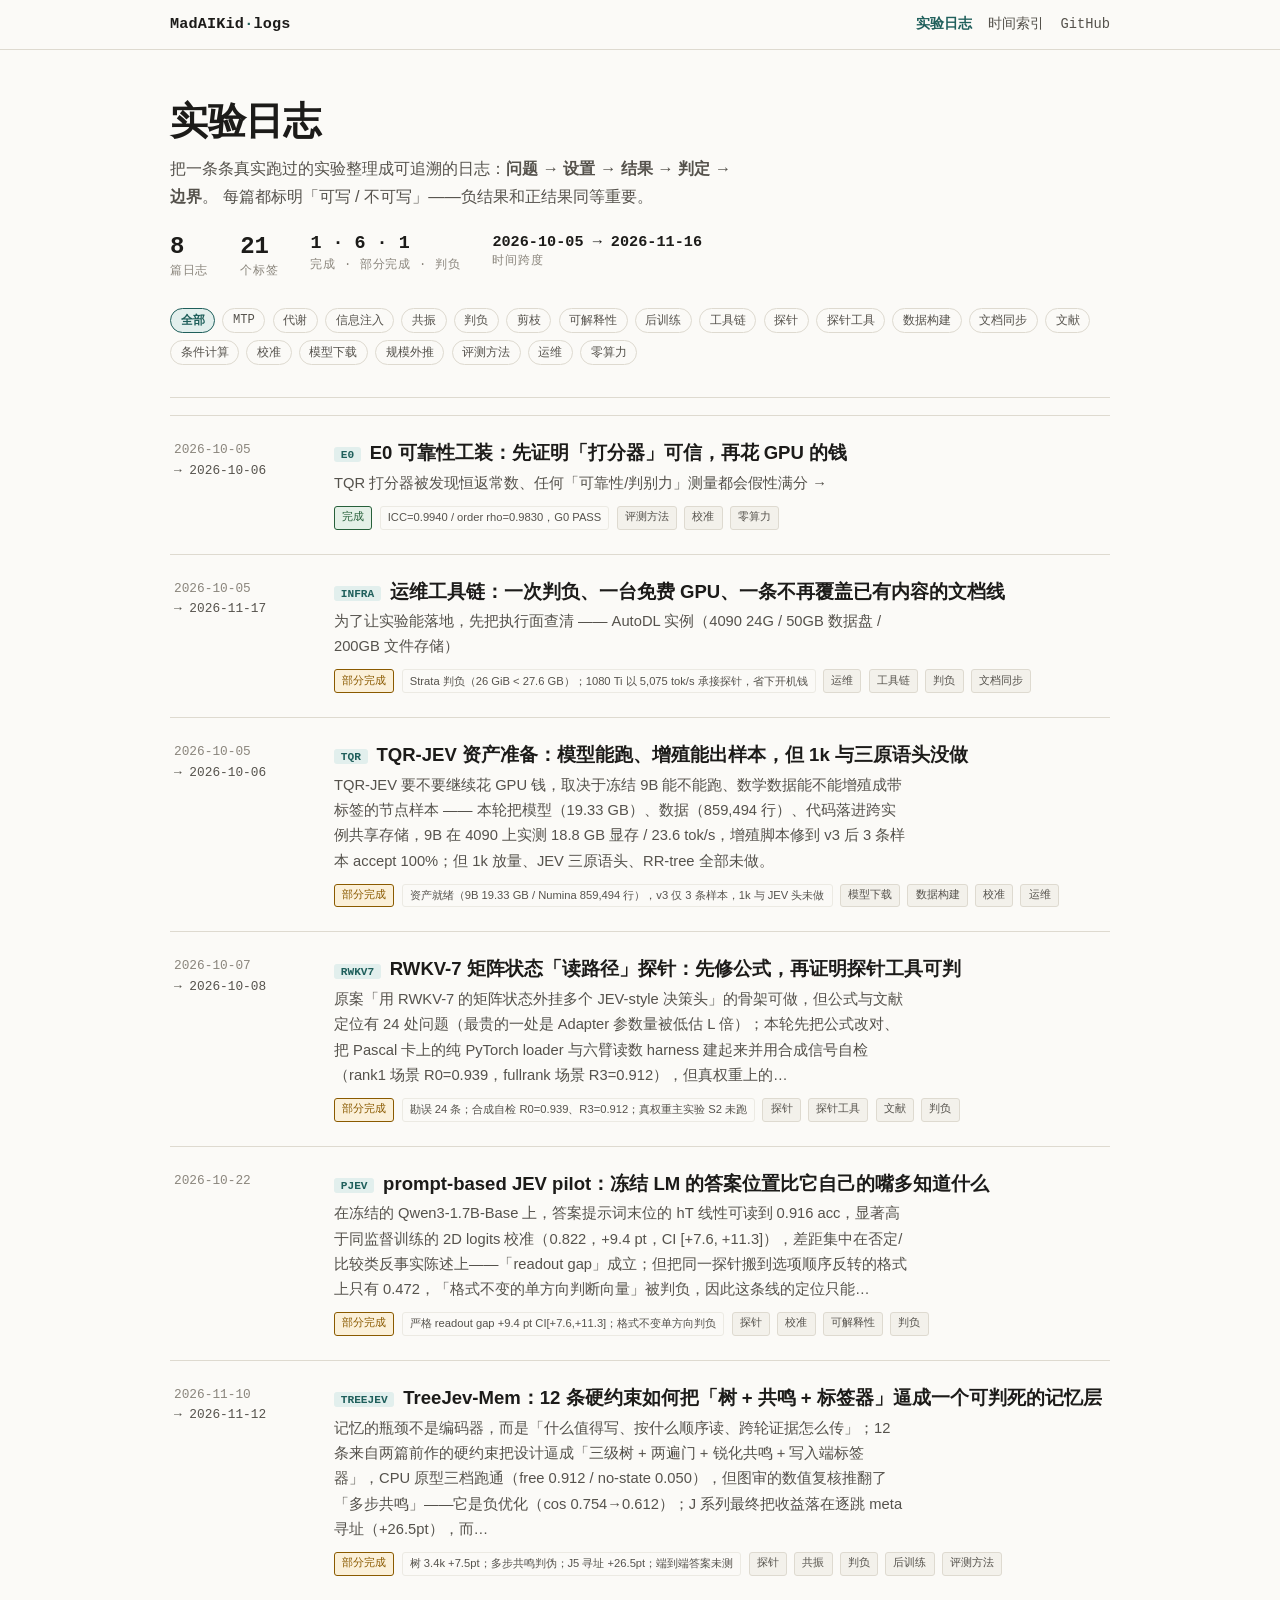
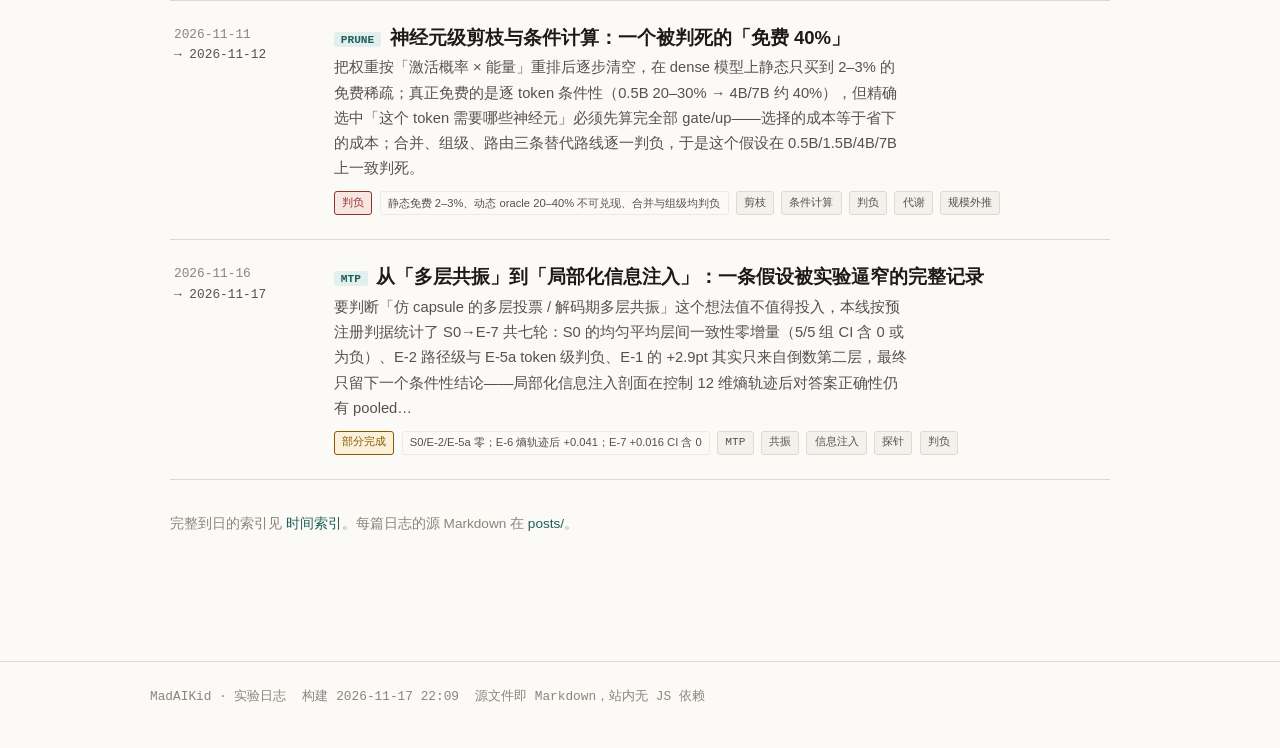
==== index.html @ 1d31ed9e "初始化实验日志博客：8 篇实验线日志 + 完整时间索引 把 2026-10-05 → 2026-11-17 的实验整理成可追溯的实验日志：  - posts/：8 篇主题日志，每篇含 问题/设置/结果" ====
<!DOCTYPE html>
<html lang="zh-CN">
<head>
<meta charset="utf-8">
<meta name="viewport" content="width=device-width, initial-scale=1">
<title>MadAIKid · 实验日志</title>
<meta name="description" content="MadAIKid 的实验日志：问题、设置、结果、判定与边界。">
<meta name="generator" content="blog/build.py">
<link rel="stylesheet" href="assets/style.css">
</head>
<body>
<header class="site-header"><div class="inner">
<a class="brand" href="index.html">MadAIKid<span class="dot">·</span>logs</a>
<nav class="site-nav">
<a href="index.html" class="active">实验日志</a>
<a href="timeline.html">时间索引</a>
<a href="https://github.com/MadAIKid/MadAIKid_logs">GitHub</a>
</nav>
</div></header>
<main class="wrap">
<section class="hero">
<h1>实验日志</h1>
<p class="lede">把一条条真实跑过的实验整理成可追溯的日志：<strong>问题 → 设置 → 结果 → 判定 → 边界</strong>。
每篇都标明「可写 / 不可写」——负结果和正结果同等重要。</p>
<div class="stats">
<div class="stat"><div class="num">8</div><div class="lbl">篇日志</div></div>
<div class="stat"><div class="num">21</div><div class="lbl">个标签</div></div>
<div class="stat"><div class="num" style="font-size:1.15rem">1 · 6 · 1</div><div class="lbl">完成 · 部分完成 · 判负</div></div>
<div class="stat"><div class="num" style="font-size:.95rem">2026-10-05 → 2026-11-16</div><div class="lbl">时间跨度</div></div>
</div>
<div class="filters" id="filters"><button class="chip" data-tag="*" aria-pressed="true">全部</button><button class="chip" data-tag="MTP" aria-pressed="false">MTP</button><button class="chip" data-tag="代谢" aria-pressed="false">代谢</button><button class="chip" data-tag="信息注入" aria-pressed="false">信息注入</button><button class="chip" data-tag="共振" aria-pressed="false">共振</button><button class="chip" data-tag="判负" aria-pressed="false">判负</button><button class="chip" data-tag="剪枝" aria-pressed="false">剪枝</button><button class="chip" data-tag="可解释性" aria-pressed="false">可解释性</button><button class="chip" data-tag="后训练" aria-pressed="false">后训练</button><button class="chip" data-tag="工具链" aria-pressed="false">工具链</button><button class="chip" data-tag="探针" aria-pressed="false">探针</button><button class="chip" data-tag="探针工具" aria-pressed="false">探针工具</button><button class="chip" data-tag="数据构建" aria-pressed="false">数据构建</button><button class="chip" data-tag="文档同步" aria-pressed="false">文档同步</button><button class="chip" data-tag="文献" aria-pressed="false">文献</button><button class="chip" data-tag="条件计算" aria-pressed="false">条件计算</button><button class="chip" data-tag="校准" aria-pressed="false">校准</button><button class="chip" data-tag="模型下载" aria-pressed="false">模型下载</button><button class="chip" data-tag="规模外推" aria-pressed="false">规模外推</button><button class="chip" data-tag="评测方法" aria-pressed="false">评测方法</button><button class="chip" data-tag="运维" aria-pressed="false">运维</button><button class="chip" data-tag="零算力" aria-pressed="false">零算力</button></div>
</section>

<section class="card-list" id="cards">
<article class="card" data-tags="评测方法 校准 零算力">
<div class="when"><span>2026-10-05</span><br><span class="yr">→ 2026-10-06</span></div>
<div class="body">
<h3><a href="logs/01-e0-reliability.html"><span class="id-tag">E0</span>E0 可靠性工装：先证明「打分器」可信，再花 GPU 的钱</a></h3>
<p class="teaser">TQR 打分器被发现恒返常数、任何「可靠性/判别力」测量都会假性满分 →</p>
<div class="meta-row"><span class="badge status-完成">完成</span><span class="badge verdict">ICC=0.9940 / order rho=0.9830，G0 PASS</span><span class="badge tag">评测方法</span><span class="badge tag">校准</span><span class="badge tag">零算力</span></div>
</div>
</article><article class="card" data-tags="运维 工具链 判负 文档同步">
<div class="when"><span>2026-10-05</span><br><span class="yr">→ 2026-11-17</span></div>
<div class="body">
<h3><a href="logs/02-infra-toolchain.html"><span class="id-tag">INFRA</span>运维工具链：一次判负、一台免费 GPU、一条不再覆盖已有内容的文档线</a></h3>
<p class="teaser">为了让实验能落地，先把执行面查清 —— AutoDL 实例（4090 24G / 50GB 数据盘 / 200GB 文件存储）</p>
<div class="meta-row"><span class="badge status-部分完成">部分完成</span><span class="badge verdict">Strata 判负（26 GiB &lt; 27.6 GB）；1080 Ti 以 5,075 tok/s 承接探针，省下开机钱</span><span class="badge tag">运维</span><span class="badge tag">工具链</span><span class="badge tag">判负</span><span class="badge tag">文档同步</span></div>
</div>
</article><article class="card" data-tags="模型下载 数据构建 校准 运维">
<div class="when"><span>2026-10-05</span><br><span class="yr">→ 2026-10-06</span></div>
<div class="body">
<h3><a href="logs/03-tqr-jev-assets.html"><span class="id-tag">TQR</span>TQR-JEV 资产准备：模型能跑、增殖能出样本，但 1k 与三原语头没做</a></h3>
<p class="teaser">TQR-JEV 要不要继续花 GPU 钱，取决于冻结 9B 能不能跑、数学数据能不能增殖成带标签的节点样本 —— 本轮把模型（19.33 GB）、数据（859,494 行）、代码落进跨实例共享存储，9B 在 4090 上实测 18.8 GB 显存 / 23.6 tok/s，增殖脚本修到 v3 后 3 条样本 accept 100%；但 1k 放量、JEV 三原语头、RR-tree 全部未做。</p>
<div class="meta-row"><span class="badge status-部分完成">部分完成</span><span class="badge verdict">资产就绪（9B 19.33 GB / Numina 859,494 行），v3 仅 3 条样本，1k 与 JEV 头未做</span><span class="badge tag">模型下载</span><span class="badge tag">数据构建</span><span class="badge tag">校准</span><span class="badge tag">运维</span></div>
</div>
</article><article class="card" data-tags="探针 探针工具 文献 判负">
<div class="when"><span>2026-10-07</span><br><span class="yr">→ 2026-10-08</span></div>
<div class="body">
<h3><a href="logs/04-rwkv7-state-probe.html"><span class="id-tag">RWKV7</span>RWKV-7 矩阵状态「读路径」探针：先修公式，再证明探针工具可判</a></h3>
<p class="teaser">原案「用 RWKV-7 的矩阵状态外挂多个 JEV-style 决策头」的骨架可做，但公式与文献定位有 24 处问题（最贵的一处是 Adapter 参数量被低估 L 倍）；本轮先把公式改对、把 Pascal 卡上的纯 PyTorch loader 与六臂读数 harness 建起来并用合成信号自检（rank1 场景 R0=0.939，fullrank 场景 R3=0.912），但真权重上的…</p>
<div class="meta-row"><span class="badge status-部分完成">部分完成</span><span class="badge verdict">勘误 24 条；合成自检 R0=0.939、R3=0.912；真权重主实验 S2 未跑</span><span class="badge tag">探针</span><span class="badge tag">探针工具</span><span class="badge tag">文献</span><span class="badge tag">判负</span></div>
</div>
</article><article class="card" data-tags="探针 校准 可解释性 判负">
<div class="when"><span>2026-10-22</span></div>
<div class="body">
<h3><a href="logs/05-prompt-jev.html"><span class="id-tag">PJEV</span>prompt-based JEV pilot：冻结 LM 的答案位置比它自己的嘴多知道什么</a></h3>
<p class="teaser">在冻结的 Qwen3-1.7B-Base 上，答案提示词末位的 hT 线性可读到 0.916 acc，显著高于同监督训练的 2D logits 校准（0.822，+9.4 pt，CI [+7.6, +11.3]），差距集中在否定/比较类反事实陈述上——「readout gap」成立；但把同一探针搬到选项顺序反转的格式上只有 0.472，「格式不变的单方向判断向量」被判负，因此这条线的定位只能…</p>
<div class="meta-row"><span class="badge status-部分完成">部分完成</span><span class="badge verdict">严格 readout gap +9.4 pt CI[+7.6,+11.3]；格式不变单方向判负</span><span class="badge tag">探针</span><span class="badge tag">校准</span><span class="badge tag">可解释性</span><span class="badge tag">判负</span></div>
</div>
</article><article class="card" data-tags="探针 共振 判负 后训练 评测方法">
<div class="when"><span>2026-11-10</span><br><span class="yr">→ 2026-11-12</span></div>
<div class="body">
<h3><a href="logs/06-treejev-mem.html"><span class="id-tag">TREEJEV</span>TreeJev-Mem：12 条硬约束如何把「树 + 共鸣 + 标签器」逼成一个可判死的记忆层</a></h3>
<p class="teaser">记忆的瓶颈不是编码器，而是「什么值得写、按什么顺序读、跨轮证据怎么传」；12 条来自两篇前作的硬约束把设计逼成「三级树 + 两遍门 + 锐化共鸣 + 写入端标签器」，CPU 原型三档跑通（free 0.912 / no-state 0.050），但图审的数值复核推翻了「多步共鸣」——它是负优化（cos 0.754→0.612）；J 系列最终把收益落在逐跳 meta 寻址（+26.5pt），而…</p>
<div class="meta-row"><span class="badge status-部分完成">部分完成</span><span class="badge verdict">树 3.4k +7.5pt；多步共鸣判伪；J5 寻址 +26.5pt；端到端答案未测</span><span class="badge tag">探针</span><span class="badge tag">共振</span><span class="badge tag">判负</span><span class="badge tag">后训练</span><span class="badge tag">评测方法</span></div>
</div>
</article><article class="card" data-tags="剪枝 条件计算 判负 代谢 规模外推">
<div class="when"><span>2026-11-11</span><br><span class="yr">→ 2026-11-12</span></div>
<div class="body">
<h3><a href="logs/07-neuron-pruning.html"><span class="id-tag">PRUNE</span>神经元级剪枝与条件计算：一个被判死的「免费 40%」</a></h3>
<p class="teaser">把权重按「激活概率 × 能量」重排后逐步清空，在 dense 模型上静态只买到 2–3% 的免费稀疏；真正免费的是逐 token 条件性（0.5B 20–30% → 4B/7B 约 40%），但精确选中「这个 token 需要哪些神经元」必须先算完全部 gate/up——选择的成本等于省下的成本；合并、组级、路由三条替代路线逐一判负，于是这个假设在 0.5B/1.5B/4B/7B 上一致判死。</p>
<div class="meta-row"><span class="badge status-判负">判负</span><span class="badge verdict">静态免费 2–3%、动态 oracle 20–40% 不可兑现、合并与组级均判负</span><span class="badge tag">剪枝</span><span class="badge tag">条件计算</span><span class="badge tag">判负</span><span class="badge tag">代谢</span><span class="badge tag">规模外推</span></div>
</div>
</article><article class="card" data-tags="MTP 共振 信息注入 探针 判负">
<div class="when"><span>2026-11-16</span><br><span class="yr">→ 2026-11-17</span></div>
<div class="body">
<h3><a href="logs/08-mtp-resonance.html"><span class="id-tag">MTP</span>从「多层共振」到「局部化信息注入」：一条假设被实验逼窄的完整记录</a></h3>
<p class="teaser">要判断「仿 capsule 的多层投票 / 解码期多层共振」这个想法值不值得投入，本线按预注册判据统计了 S0→E-7 共七轮：S0 的均匀平均层间一致性零增量（5/5 组 CI 含 0 或为负）、E-2 路径级与 E-5a token 级判负、E-1 的 +2.9pt 其实只来自倒数第二层，最终只留下一个条件性结论——局部化信息注入剖面在控制 12 维熵轨迹后对答案正确性仍有 pooled…</p>
<div class="meta-row"><span class="badge status-部分完成">部分完成</span><span class="badge verdict">S0/E-2/E-5a 零；E-6 熵轨迹后 +0.041；E-7 +0.016 CI 含 0</span><span class="badge tag">MTP</span><span class="badge tag">共振</span><span class="badge tag">信息注入</span><span class="badge tag">探针</span><span class="badge tag">判负</span></div>
</div>
</article>
</section>

<p style="margin-top:2rem;font-size:.85rem;color:var(--fg-mute)">
完整到日的索引见 <a href="timeline.html">时间索引</a>。每篇日志的源 Markdown 在
<a href="https://github.com/MadAIKid/MadAIKid_logs/tree/main/posts">posts/</a>。
</p>

<script>
(function () {
  var chips = document.querySelectorAll('#filters .chip');
  var cards = document.querySelectorAll('#cards .card');
  chips.forEach(function (c) {
    c.addEventListener('click', function () {
      chips.forEach(function (x) { x.setAttribute('aria-pressed', 'false'); });
      c.setAttribute('aria-pressed', 'true');
      var tag = c.dataset.tag;
      cards.forEach(function (card) {
        var tags = (card.dataset.tags || '').split(' ');
        card.style.display = (tag === '*' || tags.indexOf(tag) >= 0) ? '' : 'none';
      });
    });
  });
})();
</script>
</main>
<footer class="site-footer"><div class="inner">
<span>MadAIKid · 实验日志</span>
<span>构建 2026-11-17 22:09</span>
<span>源文件即 Markdown，站内无 JS 依赖</span>
</div></footer>
</body>
</html>
---- assets/style.css ----
/* ============================================================
   MadAIKid · 实验日志 —— 零依赖样式表
   设计目标：像实验记录本，而不是营销页。信息密度优先。
   ============================================================ */

:root {
  --bg: #fbfaf7;
  --bg-soft: #f3f1eb;
  --bg-card: #ffffff;
  --fg: #1c1b19;
  --fg-soft: #55524c;
  --fg-mute: #8a857c;
  --line: #dedad0;
  --line-soft: #eceae3;
  --accent: #1f5f5b;
  --accent-soft: #e2efed;
  --warn: #8a5a00;
  --warn-soft: #fbf0d9;
  --bad: #92322a;
  --bad-soft: #f8e6e3;
  --ok: #27603a;
  --ok-soft: #e4f0e7;
  --mono: ui-monospace, SFMono-Regular, "SF Mono", Menlo, Consolas, "Liberation Mono", monospace;
  --sans: -apple-system, BlinkMacSystemFont, "Segoe UI", "PingFang SC", "Hiragino Sans GB",
    "Microsoft YaHei", "Noto Sans CJK SC", sans-serif;
  --serif: Georgia, "Songti SC", "Noto Serif CJK SC", serif;
  --maxw: 980px;
  --radius: 4px;
}

@media (prefers-color-scheme: dark) {
  :root {
    --bg: #16151a;
    --bg-soft: #1e1d23;
    --bg-card: #201f26;
    --fg: #e8e5df;
    --fg-soft: #b8b3aa;
    --fg-mute: #857f75;
    --line: #38353d;
    --line-soft: #2b2830;
    --accent: #6fbdb4;
    --accent-soft: #1d3230;
    --warn: #e2b464;
    --warn-soft: #332a17;
    --bad: #e08f86;
    --bad-soft: #35211f;
    --ok: #86c79a;
    --ok-soft: #1c2f22;
  }
}

* { box-sizing: border-box; }

html { scroll-behavior: smooth; }

body {
  margin: 0;
  background: var(--bg);
  color: var(--fg);
  font-family: var(--sans);
  font-size: 16px;
  line-height: 1.72;
  -webkit-font-smoothing: antialiased;
  text-rendering: optimizeLegibility;
}

a { color: var(--accent); text-decoration: none; }
a:hover { text-decoration: underline; text-underline-offset: 3px; }

/* ---------- 页头 / 页脚 ---------- */

.site-header {
  border-bottom: 1px solid var(--line);
  background: var(--bg);
  position: sticky;
  top: 0;
  z-index: 20;
  backdrop-filter: blur(6px);
}
.site-header .inner {
  max-width: var(--maxw);
  margin: 0 auto;
  padding: 0.7rem 1.25rem;
  display: flex;
  align-items: baseline;
  gap: 1.1rem;
  flex-wrap: wrap;
}
.brand {
  font-family: var(--mono);
  font-size: 0.95rem;
  font-weight: 600;
  color: var(--fg);
  letter-spacing: 0.01em;
}
.brand .dot { color: var(--accent); }
.site-nav { margin-left: auto; display: flex; gap: 1rem; font-size: 0.86rem; font-family: var(--mono); }
.site-nav a { color: var(--fg-soft); }
.site-nav a.active { color: var(--accent); font-weight: 600; }

.wrap { max-width: var(--maxw); margin: 0 auto; padding: 2rem 1.25rem 4rem; }

.site-footer {
  border-top: 1px solid var(--line);
  margin-top: 3rem;
  padding: 1.5rem 1.25rem 2.5rem;
  font-size: 0.8rem;
  color: var(--fg-mute);
  font-family: var(--mono);
}
.site-footer .inner { max-width: var(--maxw); margin: 0 auto; display: flex; gap: 1rem; flex-wrap: wrap; }

/* ---------- 首页 hero ---------- */

.hero { padding: 1rem 0 2rem; border-bottom: 1px solid var(--line); }
.hero h1 {
  font-size: clamp(1.6rem, 3.6vw, 2.35rem);
  line-height: 1.25;
  margin: 0 0 0.6rem;
  letter-spacing: -0.01em;
}
.hero .lede { color: var(--fg-soft); max-width: 62ch; margin: 0 0 1.2rem; font-size: 1.02rem; }
.hero .lede code { font-size: 0.9em; }

.stats { display: flex; gap: 2rem; flex-wrap: wrap; margin-top: 1.4rem; }
.stat .num { font-family: var(--mono); font-size: 1.5rem; font-weight: 600; color: var(--fg); line-height: 1.2; }
.stat .lbl { font-size: 0.76rem; color: var(--fg-mute); font-family: var(--mono); text-transform: uppercase; letter-spacing: 0.06em; }

/* ---------- 筛选 ---------- */

.filters { display: flex; gap: 0.45rem; flex-wrap: wrap; margin: 1.6rem 0 0; }
.filters .chip {
  font-family: var(--mono);
  font-size: 0.76rem;
  padding: 0.18rem 0.6rem;
  border: 1px solid var(--line);
  border-radius: 999px;
  background: transparent;
  color: var(--fg-soft);
  cursor: pointer;
  transition: background 0.12s, border-color 0.12s, color 0.12s;
}
.filters .chip:hover { border-color: var(--accent); color: var(--accent); }
.filters .chip[aria-pressed="true"] { background: var(--accent-soft); border-color: var(--accent); color: var(--accent); font-weight: 600; }

/* ---------- 日志卡片 ---------- */

.card-list { display: grid; gap: 0; margin-top: 1.1rem; border-top: 1px solid var(--line); }
.card {
  display: grid;
  grid-template-columns: 8.5rem 1fr;
  gap: 1.5rem;
  padding: 1.5rem 0.25rem;
  border-bottom: 1px solid var(--line);
}
.card:hover { background: var(--bg-soft); }
.card .when { font-family: var(--mono); font-size: 0.8rem; color: var(--fg-mute); line-height: 1.6; }
.card .when .yr { color: var(--fg-soft); }
.card .body h3 { margin: 0 0 0.35rem; font-size: 1.16rem; line-height: 1.35; }
.card .body h3 a { color: var(--fg); }
.card .body h3 a:hover { color: var(--accent); text-decoration: none; }
.card .id-tag {
  font-family: var(--mono);
  font-size: 0.7rem;
  color: var(--accent);
  background: var(--accent-soft);
  padding: 0.1rem 0.42rem;
  border-radius: 3px;
  margin-right: 0.55rem;
  vertical-align: 0.12em;
}
.card .teaser { color: var(--fg-soft); font-size: 0.92rem; margin: 0.2rem 0 0.6rem; max-width: 70ch; }
.card .meta-row { display: flex; gap: 0.45rem; flex-wrap: wrap; align-items: center; }

/* ---------- 徽章 ---------- */

.badge {
  font-family: var(--mono);
  font-size: 0.7rem;
  padding: 0.08rem 0.45rem;
  border-radius: 3px;
  border: 1px solid transparent;
  white-space: nowrap;
}
.badge.status-完成 { color: var(--ok); background: var(--ok-soft); border-color: var(--ok); }
.badge.status-部分完成 { color: var(--warn); background: var(--warn-soft); border-color: var(--warn); }
.badge.status-判负 { color: var(--bad); background: var(--bad-soft); border-color: var(--bad); }
.badge.status-中止 { color: var(--fg-mute); background: var(--bg-soft); border-color: var(--line); }
.badge.status-进行中 { color: var(--accent); background: var(--accent-soft); border-color: var(--accent); }
.badge.tag { color: var(--fg-soft); background: var(--bg-soft); border-color: var(--line); }
.badge.verdict { color: var(--fg-soft); background: transparent; border-color: var(--line-soft); font-family: var(--sans); }

/* ---------- 文章页 ---------- */

.article-head { border-bottom: 1px solid var(--line); padding-bottom: 1.5rem; margin-bottom: 2rem; }
.crumb { font-family: var(--mono); font-size: 0.78rem; color: var(--fg-mute); margin-bottom: 1rem; }
.crumb a { color: var(--fg-mute); }
.crumb a:hover { color: var(--accent); }
.article-head h1 { font-size: clamp(1.45rem, 3vw, 2rem); line-height: 1.3; margin: 0 0 0.4rem; letter-spacing: -0.01em; }
.article-head .subtitle { color: var(--fg-soft); font-size: 1rem; margin: 0 0 1rem; }

.spec { display: grid; grid-template-columns: repeat(auto-fit, minmax(15rem, 1fr)); gap: 0; border-top: 1px solid var(--line-soft); margin-top: 1rem; }
.spec .item { padding: 0.7rem 0 0.7rem; border-bottom: 1px solid var(--line-soft); display: flex; gap: 0.6rem; align-items: baseline; }
.spec .item:last-child { border-bottom: none; }
.spec dt { font-family: var(--mono); font-size: 0.72rem; color: var(--fg-mute); text-transform: uppercase; letter-spacing: 0.05em; min-width: 6.2rem; margin: 0; }
.spec dd { margin: 0; font-size: 0.88rem; color: var(--fg-soft); }

.prose { max-width: 78ch; }

/* ---------- 正文排版 ---------- */

.prose h1 { font-size: 1.5rem; margin: 2rem 0 1rem; }
.prose h2 {
  font-size: 1.24rem;
  margin: 2.6rem 0 0.9rem;
  padding-bottom: 0.35rem;
  border-bottom: 1px solid var(--line-soft);
  letter-spacing: -0.005em;
}
.prose h3 { font-size: 1.06rem; margin: 1.9rem 0 0.6rem; color: var(--fg); }
.prose h4 { font-size: 0.95rem; margin: 1.4rem 0 0.5rem; color: var(--fg-soft); }
.prose p { margin: 0 0 1rem; }
.prose ul, .prose ol { margin: 0 0 1.1rem; padding-left: 1.4rem; }
.prose li { margin: 0.25rem 0; }
.prose li > ul, .prose li > ol { margin: 0.3rem 0; }
.prose hr { border: none; border-top: 1px solid var(--line); margin: 2.2rem 0; }

.prose blockquote {
  margin: 1.2rem 0;
  padding: 0.85rem 1.1rem;
  border-left: 3px solid var(--accent);
  background: var(--bg-soft);
  color: var(--fg-soft);
  border-radius: 0 var(--radius) var(--radius) 0;
}
.prose blockquote p:last-child { margin-bottom: 0; }

.prose code {
  font-family: var(--mono);
  font-size: 0.845em;
  background: var(--bg-soft);
  border: 1px solid var(--line-soft);
  padding: 0.08em 0.32em;
  border-radius: 3px;
  word-break: break-word;
}
.prose pre {
  background: var(--bg-soft);
  border: 1px solid var(--line);
  border-radius: var(--radius);
  padding: 0.95rem 1.1rem;
  overflow-x: auto;
  font-size: 0.82rem;
  line-height: 1.62;
  margin: 1.2rem 0;
}
.prose pre code { background: none; border: none; padding: 0; font-size: inherit; }

.prose table {
  border-collapse: collapse;
  width: 100%;
  margin: 1.4rem 0;
  font-size: 0.855rem;
  display: block;
  overflow-x: auto;
  white-space: nowrap;
}
.prose table th, .prose table td {
  border: 1px solid var(--line);
  padding: 0.45rem 0.7rem;
  text-align: left;
  vertical-align: top;
}
.prose table th { background: var(--bg-soft); font-weight: 600; font-size: 0.8rem; }
.prose table tbody tr:nth-child(even) { background: color-mix(in srgb, var(--bg-soft) 45%, transparent); }
.prose table code { font-size: 0.92em; }

.prose img { max-width: 100%; height: auto; border: 1px solid var(--line); border-radius: var(--radius); }
.prose math { font-size: 1.02em; }

/* ---------- 时间索引 ---------- */

.timeline-table { width: 100%; border-collapse: collapse; font-size: 0.875rem; margin-top: 1.5rem; }
.timeline-table thead th {
  position: sticky;
  top: 3.1rem;
  background: var(--bg);
  text-align: left;
  font-family: var(--mono);
  font-size: 0.74rem;
  text-transform: uppercase;
  letter-spacing: 0.06em;
  color: var(--fg-mute);
  border-bottom: 1px solid var(--line);
  padding: 0.55rem 0.7rem;
  z-index: 10;
}
.timeline-table td { border-bottom: 1px solid var(--line-soft); padding: 0.62rem 0.7rem; vertical-align: top; }
.timeline-table tbody tr:hover { background: var(--bg-soft); }
.timeline-table .col-date { font-family: var(--mono); white-space: nowrap; font-size: 0.8rem; color: var(--fg-soft); }
.timeline-table .col-what { font-weight: 550; }
.timeline-table .col-result { color: var(--fg-soft); }
.timeline-table .col-line { font-family: var(--mono); font-size: 0.76rem; white-space: nowrap; }
.timeline-table tr.month-sep td {
  border-bottom: 1px solid var(--line);
  border-top: 1px solid var(--line);
  background: var(--bg-soft);
  font-family: var(--mono);
  font-size: 0.78rem;
  font-weight: 600;
  color: var(--accent);
  letter-spacing: 0.05em;
  padding: 0.4rem 0.7rem;
}

/* ---------- 文章底部导航 ---------- */

.post-nav { display: flex; justify-content: space-between; gap: 1rem; margin-top: 3rem; padding-top: 1.4rem; border-top: 1px solid var(--line); font-size: 0.88rem; }
.post-nav a { max-width: 46%; }
.post-nav .dir { display: block; font-family: var(--mono); font-size: 0.72rem; color: var(--fg-mute); text-transform: uppercase; letter-spacing: 0.06em; }
.post-nav .next { text-align: right; margin-left: auto; }

/* ---------- 小屏 ---------- */

@media (max-width: 680px) {
  body { font-size: 15px; }
  .wrap { padding: 1.5rem 1rem 3rem; }
  .card { grid-template-columns: 1fr; gap: 0.5rem; padding: 1.2rem 0; }
  .card .when { display: flex; gap: 0.6rem; }
  .timeline-table thead { display: none; }
  .timeline-table td { display: block; border-bottom: none; padding: 0.15rem 0.7rem; }
  .timeline-table tbody tr { display: block; border-bottom: 1px solid var(--line-soft); padding: 0.6rem 0; }
  .timeline-table .col-date { padding-top: 0.6rem; }
  .spec dt { min-width: 5rem; }
  .post-nav { flex-direction: column; }
  .post-nav .next { text-align: left; margin-left: 0; }
}

@media print {
  .site-header, .site-nav, .post-nav, .filters { display: none; }
  body { background: #fff; color: #000; }
  .prose table { display: table; white-space: normal; }
}
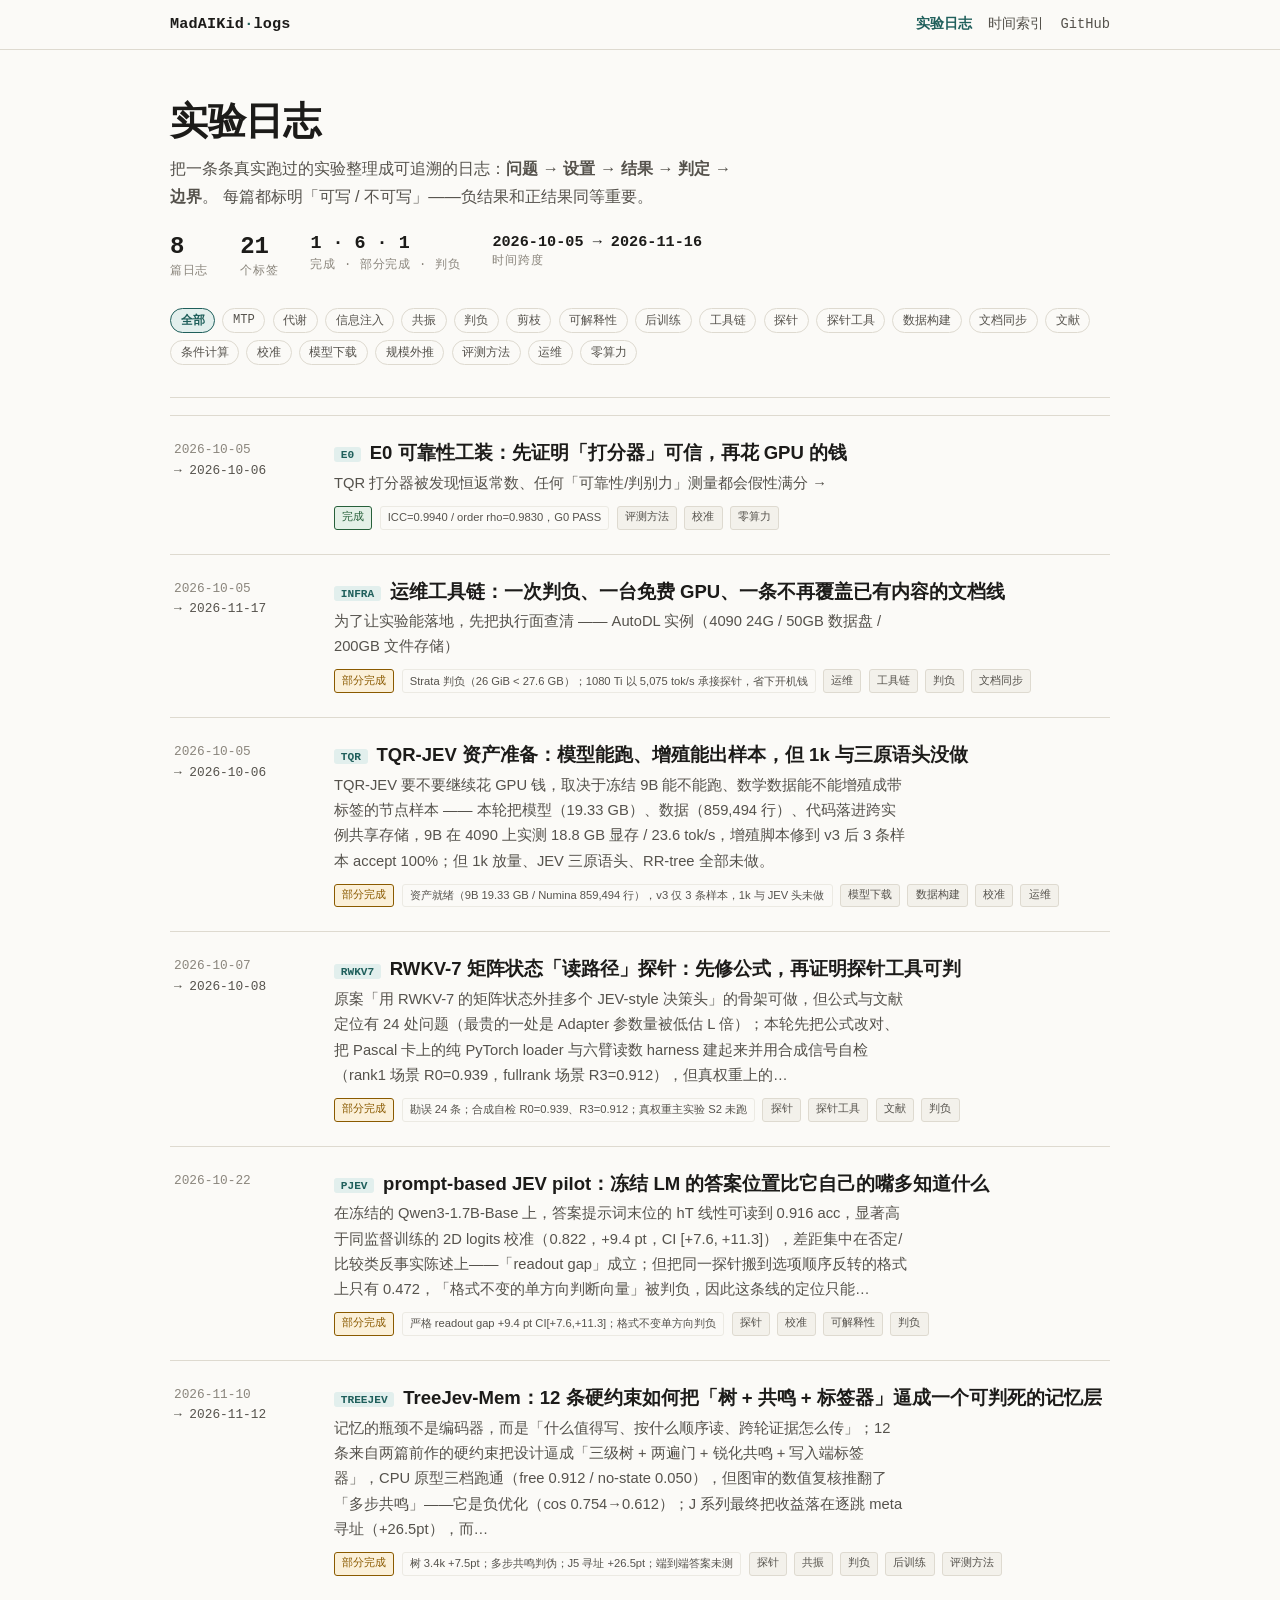
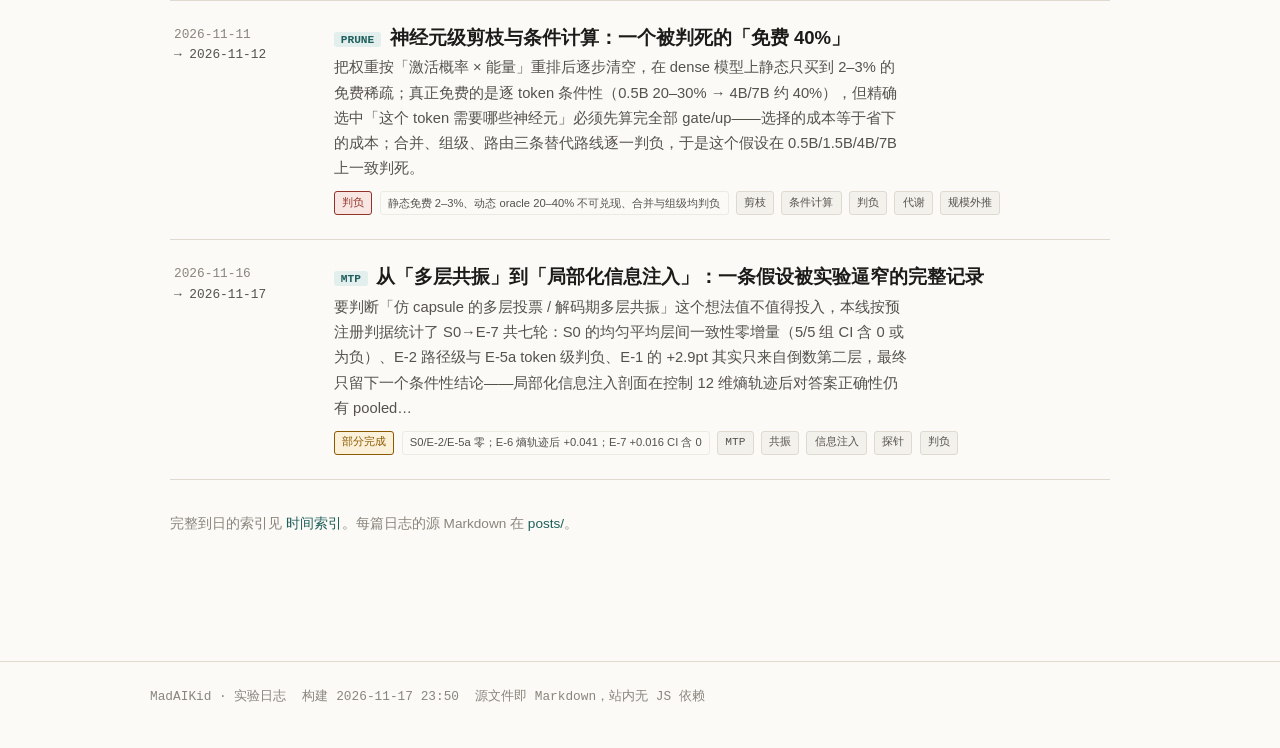
==== commit 6e130ab1: "README：补充 GitHub Pages 在线访问地址" ====
--- a/index.html
+++ b/index.html
@@ -116,7 +116,7 @@
 </main>
 <footer class="site-footer"><div class="inner">
 <span>MadAIKid · 实验日志</span>
-<span>构建 2026-11-17 22:09</span>
+<span>构建 2026-11-17 23:50</span>
 <span>源文件即 Markdown，站内无 JS 依赖</span>
 </div></footer>
 </body>
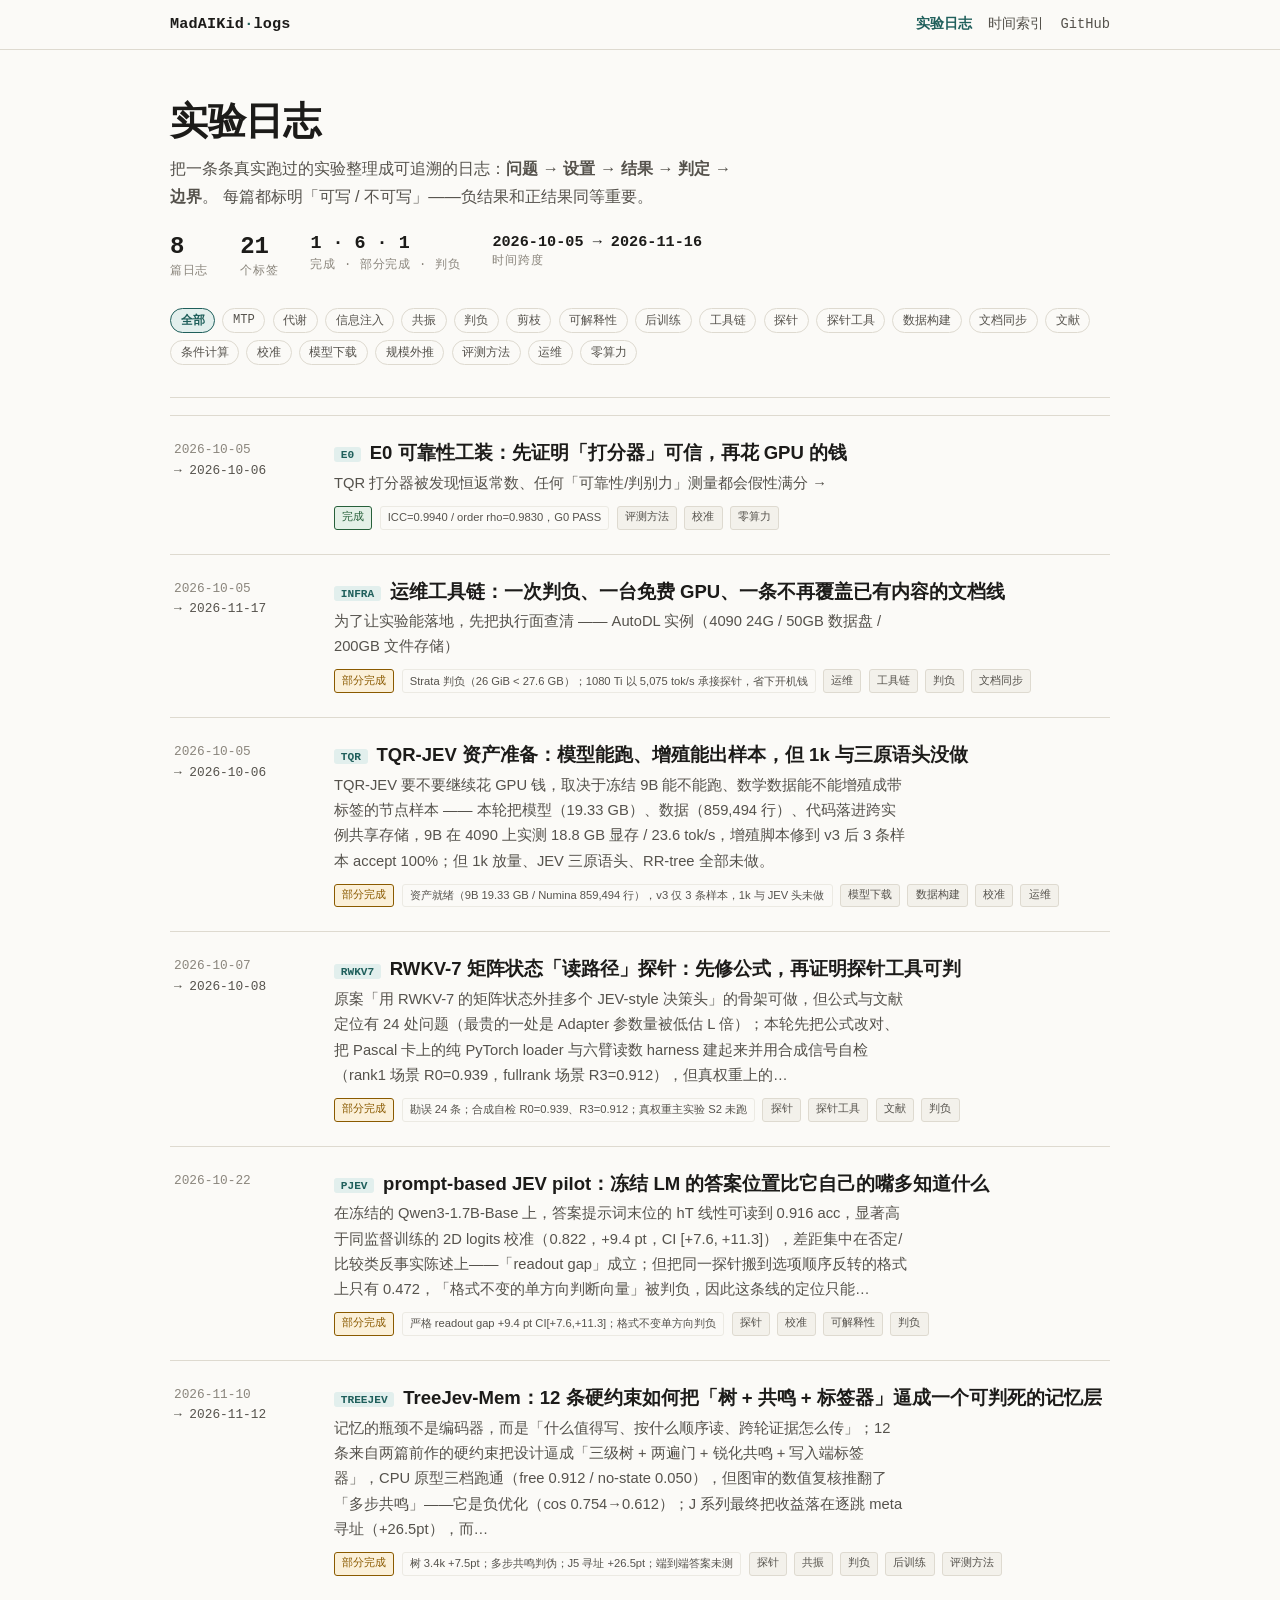
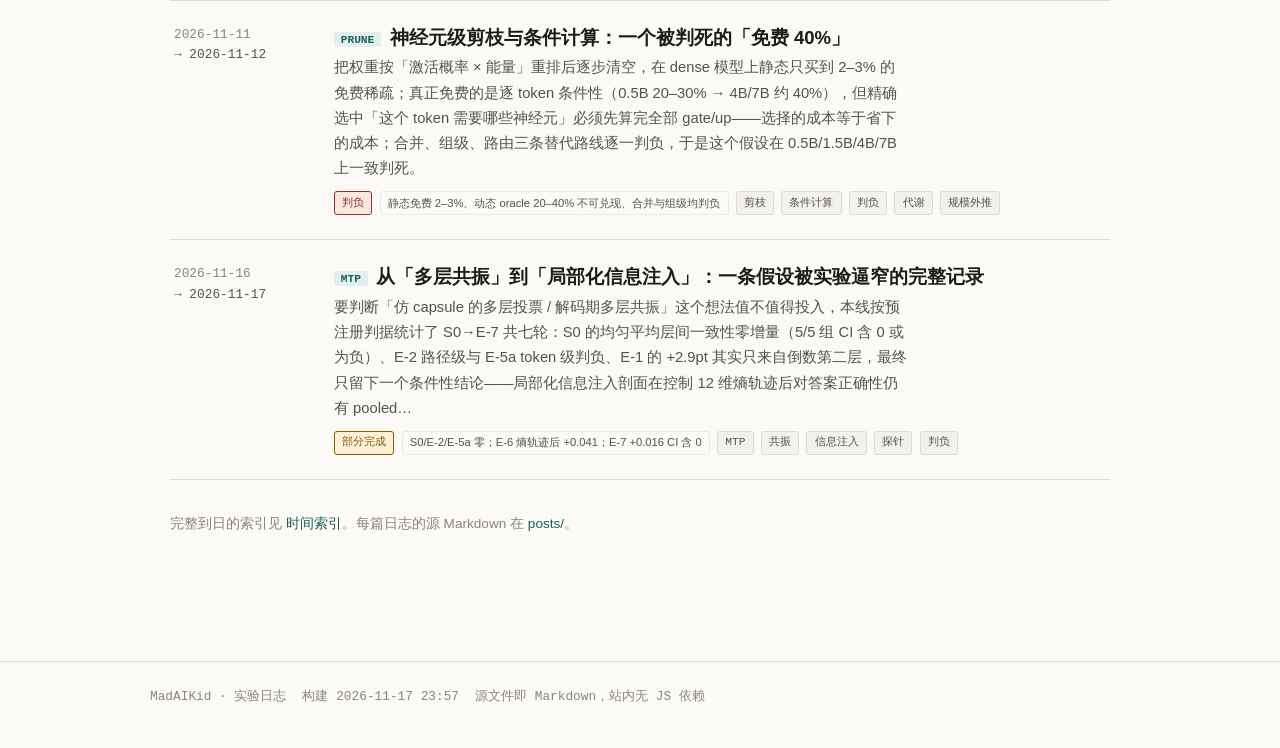
==== commit df501ecf: "README：改成自足的操作手册（添加 5 步 / 维护发布 / 排错），新增 posts/_TEMPLATE.md，构建器内置断链校验" ====
--- a/index.html
+++ b/index.html
@@ -116,7 +116,7 @@
 </main>
 <footer class="site-footer"><div class="inner">
 <span>MadAIKid · 实验日志</span>
-<span>构建 2026-11-17 23:50</span>
+<span>构建 2026-11-17 23:57</span>
 <span>源文件即 Markdown，站内无 JS 依赖</span>
 </div></footer>
 </body>
